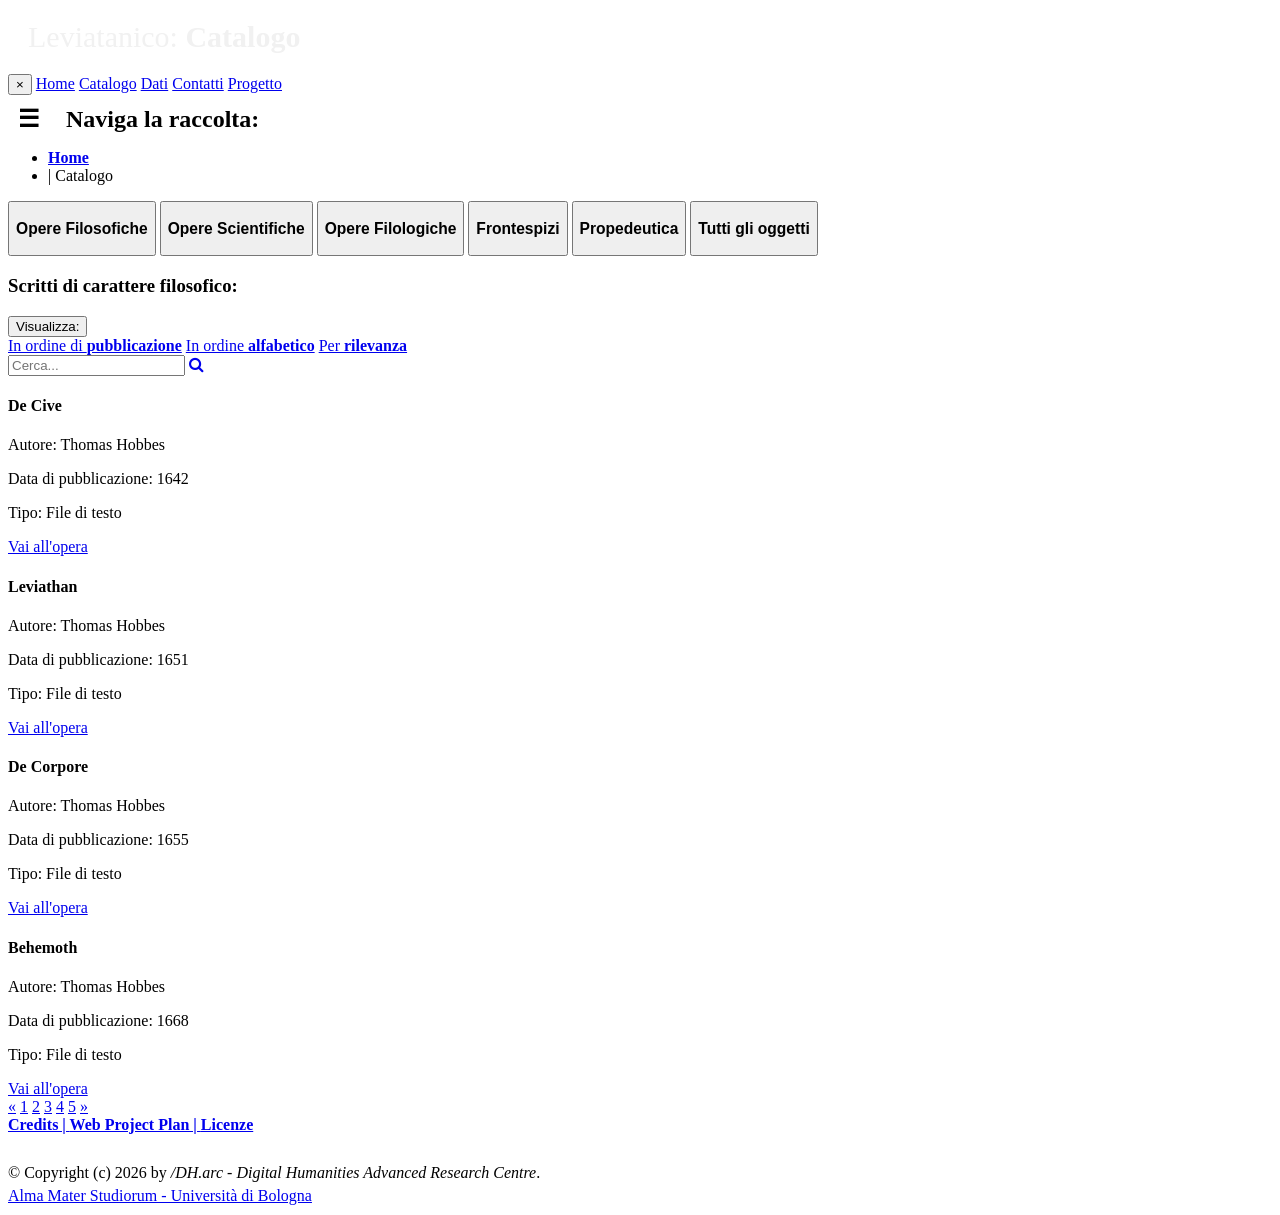
==== Esame/Sito/catalogo.html @ 216e5157 "Add files via upload" ====
<!DOCTYPE html>
<html lang="it-IT">
	<head>
		<title>Catalogo</title>
		<link rel="icon" type="image/x-icon" href="images/favicon.ico.png">
		<meta charset="UTF-8">
		<meta name="viewport" content="width=device-width, initial-scale=1">
		<link rel="stylesheet" type="text/css" href="style/styleCatalogo.css">
		<link rel="stylesheet" href="https://cdnjs.cloudflare.com/ajax/libs/font-awesome/4.7.0/css/font-awesome.min.css">
	</head>
	<body>
		<header class="testata">
			<h1 style="font-weight:normal; font-size: 30px; margin-left: 20px; color: #F1F1F1;">Leviatanico: <span style="font-weight: bold">Catalogo</span></h1>
		</header>
		<div id="sideNavig" class="sideNavbar">
			<button class="closeButton" onclick="closeNav()">&times;</button><!-- W3S usava a href, ma necessitava di JS per il mvt -->
			<a href="homePage.html" style="margin-top: 50px">Home</a>
			<a href="#" class="activeNav">Catalogo</a>
			<a href="dati.html">Dati</a>
			<a href="#">Contatti</a>
			<a href="#">Progetto</a>
		</div>
		<div id="main" class="positionContainer">
			<div class="navigazione">
				<h2 style="margin-top: 10px; margin-bottom: 0; margin-right: 0; margin-left: 10px; padding: 0;"><span style="margin-right: 20px" onclick="openNav()">&#9776;</span> Naviga la raccolta:</h2>
			</div>
			<ul class="breadcrumb">
				<li><a href="homePage.html" title="Torna alla Home" style="font-weight: bold;">Home</a></li>
				<li> | Catalogo</li>
			</ul>
		</div>
		<div class="columnLeft">
			<button class="buttonFilosofiche" id="defaultOpen" onclick="openTab(event, 'opereFilosofiche')"><h3>Opere Filosofiche</h3></button>
			<button class="buttonScientifiche" onclick="openTab(event, 'opereScientifiche')"><h3>Opere Scientifiche</h3></button>
			<button class="buttonFilologiche" onclick="openTab(event, 'opereFilologiche')"><h3>Opere Filologiche</h3></button>
			<button class="buttonFrontespizi" onclick="openTab(event, 'opereFrontespizi')"><h3>Frontespizi</h3></button>
			<button class="buttonPropedeutica" onclick="openTab(event, 'operePropedeutica')"><h3>Propedeutica</h3></button>
			<button class="buttonIntero" onclick="openTab(event, 'opereIntero')"><h3>Tutti gli oggetti</h3></button>
		</div>
		<div class="columnRight">
			<!-- iniziano le tab di visualizzazione catalogica, ripeture per ogni tipo di visualizzazione -->
			<div id="opereFilosofiche" class="tabFilosofiche tabContent" >
				<div class="displayBox displayFilosofiche">
					<div class="displayTitle">
						<h3>Scritti di carattere filosofico:</h3>
					</div>
					<div class="displayDropdown">
						<button class="dropdown">Visualizza:</button>
						<div class="dropdownContent">
							<a href="#">In ordine di <span style="font-weight: bold">pubblicazione</span></a>
							<a href="#">In ordine <span style="font-weight: bold">alfabetico</span></a>
							<a href="#">Per <span style="font-weight: bold">rilevanza</span></a>
						</div>
					</div>
				</div>
				<div class="contentTab tabBorderFilosofiche">
					<div class="searchSection searchSectionFilosofiche">
						<input type="text" placeholder="Cerca...">
						<a href="#"><i class="fa fa-search"></i></a>
					</div>
					<div class="row">
						<div class="columnContent">
							<div class="content">
								<div class="immagineDeCive"></div><!--preferibile ad un tag img, che mi dava problemi di gestione layout -->
								<div class="description">
									<h4>De Cive</h4>
									<p>Autore: <span>Thomas Hobbes</span></p>
									<p>Data di pubblicazione: <span>1642</span></p>
									<p>Tipo: File di <span>testo</span></p>
									<a href ="#" title="Vai all'oggetto digitale">Vai all'opera</a>
								</div>
							</div>
						</div>
						<div class="columnContent">
							<div class="content">
								<div class="immagineLeviathan"></div>
									<div class="description">
									<h4>Leviathan</h4>
									<p>Autore: <span>Thomas Hobbes</span></p>
									<p>Data di pubblicazione: <span>1651</span></p>
									<p>Tipo: File di <span>testo</span></p>
									<a href ="item.html" title="Vai all'oggetto digitale" target="_blank">Vai all'opera</a>
								</div>
							</div>
						</div>
					</div>
					<div class="row">
						<div class="columnContent">
							<div class="content">
								<div class="immagineDeCorpore"></div>
									<div class="description">
									<h4>De Corpore</h4>
									<p>Autore: <span>Thomas Hobbes</span></p>
									<p>Data di pubblicazione: <span>1655</span></p>
									<p>Tipo: File di <span>testo</span></p>
									<a href ="#" title="Vai all'oggetto digitale">Vai all'opera</a>
								</div>
							</div>
						</div>
						<div class="columnContent">
							<div class="content">
								<div class="immagineBehemoth"></div>
									<div class="description">
									<h4>Behemoth</h4>
									<p>Autore: <span>Thomas Hobbes</span></p>
									<p>Data di pubblicazione: <span>1668</span></p>
									<p>Tipo: File di <span>testo</span></p>
									<a href ="#" title="Vai all'oggetto digitale">Vai all'opera</a>
								</div>
							</div>
						</div>
					</div>
					<div class="numerazione">
						<a href="#" title="Pagina precedente">&laquo;</a>
						<a href="#" class="active">1</a>
						<a href="#">2</a>
						<a href="#">3</a>
						<a href="#">4</a>
						<a href="#">5</a>
						<a href="#" title="Pagina successiva">&raquo;</a>
					</div>
				</div>
			</div>
			<!-- visualizzazione scientifiche -->
			<div id="opereScientifiche" class="tabScientifiche tabContent">
				<div class="displayBox displayScientifiche">
					<div class="displayTitle">
						<h3>Scritti di carattere scientifico:</h3>
					</div>
					<div class="displayDropdown">
						<button class="dropdown">Visualizza:</button>
						<div class="dropdownContent">
							<a href="#">In ordine di <span style="font-weight: bold">pubblicazione</span></a>
							<a href="#">In ordine <span style="font-weight: bold">alfabetico</span></a>
							<a href="#">Per <span style="font-weight: bold">rilevanza</span></a>
						</div>
					</div>
				</div>
				<div class="contentTab tabBorderScientifiche">
					<div class="searchSection searchSectionScientifiche">
						<input type="text" placeholder="Cerca...">
						<a href="#"><i class="fa fa-search"></i></a>
					</div>
					<div class="row">
						<div class="columnContent">
							<div class="content">
								<div class="immagineTractatus"></div>
								<div class="description">
									<h4>Tractatus Opticus II</h4>
									<p>Autore: <span>Thomas Hobbes</span></p>
									<p>Data di pubblicazione: <span>1639</span></p>
									<p>Tipo: File di <span>testo</span></p>
									<a href ="#" title="Vai all'oggetto digitale">Vai all'opera</a>
								</div>
							</div>
						</div>
						<div class="columnContent">
							<div class="content">
								<div class="immagineLessons"></div>
									<div class="description">
									<h4>Six Lessons to the Professors of Mathematics</h4>
									<p>Autore: <span>Thomas Hobbes</span></p>
									<p>Data di pubblicazione: <span>1656</span></p>
									<p>Tipo: File di <span>testo</span></p>
									<a href ="#" title="Vai all'oggetto digitale" target="_blank">Vai all'opera</a>
								</div>
							</div>
						</div>
					</div>
					<div class="row">
						<div class="columnContent">
							<div class="content">
								<div class="immagineDeHomine"></div>
									<div class="description">
									<h4>De Homine</h4>
									<p>Autore: <span>Thomas Hobbes</span></p>
									<p>Data di pubblicazione: <span>1658</span></p>
									<p>Tipo: File di <span>testo</span></p>
									<a href ="#" title="Vai all'oggetto digitale">Vai all'opera</a>
								</div>
							</div>
						</div>
						<div class="columnContent">
							<div class="content">
								<div class="immaginePrincipia"></div>
									<div class="description">
									<h4>Principia et Problemata Aliquot Geometrica</h4>
									<p>Autore: <span>Thomas Hobbes</span></p>
									<p>Data di pubblicazione: <span>1674</span></p>
									<p>Tipo: File di <span>testo</span></p>
									<a href ="#" title="Vai all'oggetto digitale">Vai all'opera</a>
								</div>
							</div>
						</div>
					</div>
					<div class="numerazione">
						<a href="#" title="Pagina precedente">&laquo;</a>
						<a href="#" class="active">1</a>
						<a href="#">2</a>
						<a href="#">3</a>
						<a href="#">4</a>
						<a href="#">5</a>
						<a href="#" title="Pagina successiva">&raquo;</a>
					</div>
				</div>
			</div>
			<!-- visualizzazione filologiche -->
			<div id="opereFilologiche" class="tabFilologiche tabContent">
				<div class="displayBox displayFilologiche">
					<div class="displayTitle">
						<h3>Scritti di carattere filologico:</h3>
					</div>
					<div class="displayDropdown">
						<button class="dropdown">Visualizza:</button>
						<div class="dropdownContent">
							<a href="#">In ordine di <span style="font-weight: bold">pubblicazione</span></a>
							<a href="#">In ordine <span style="font-weight: bold">alfabetico</span></a>
							<a href="#">Per <span style="font-weight: bold">rilevanza</span></a>
						</div>
					</div>
				</div>
				<div class="contentTab tabBorderFilologiche">
					<div class="searchSection searchSectionFilologiche">
						<input type="text" placeholder="Cerca...">
						<a href="#"><i class="fa fa-search"></i></a>
					</div>
					<div class="row">
						<div class="columnContent">
							<div class="content">
								<div class="immagineMedea"></div><!--preferibile ad un tag img, che mi dava problemi di gestione layout -->
								<div class="description">
									<h4>Medea</h4>
									<p>Autore: <span>Thomas Hobbes</span></p>
									<p>Data di pubblicazione: <span>1602</span></p>
									<p>Tipo: <span>Metadatazione</span> (<span style="font-style: italic; font-weight: normal;">Opera perduta</span>)</p>
									<a href ="#" title="Vai all'oggetto digitale">Vai all'opera</a>
								</div>
							</div>
						</div>
						<div class="columnContent">
							<div class="content">
								<div class="immaginePeloponnesian"></div>
									<div class="description">
									<h4>Eight Bookes of the Peloponnesian Warre</h4>
									<p>Autore: <span>Thomas Hobbes</span></p>
									<p>Data di pubblicazione: <span>1629</span></p>
									<p>Tipo: File di <span>testo</span></p>
									<a href ="#" title="Vai all'oggetto digitale" target="_blank">Vai all'opera</a>
								</div>
							</div>
						</div>
					</div>
					<div class="row">
						<div class="columnContent">
							<div class="content">
								<div class="immagineIliad"></div>
									<div class="description">
									<h4>Iliad</h4>
									<p>Autore: <span>Thomas Hobbes</span></p>
									<p>Data di pubblicazione: <span>1673</span></p>
									<p>Tipo: File di <span>testo</span></p>
									<a href ="#" title="Vai all'oggetto digitale">Vai all'opera</a>
								</div>
							</div>
						</div>
						<div class="columnContent">
							<div class="content">
								<div class="immagineOdyssey"></div>
									<div class="description">
									<h4>Odyssey</h4>
									<p>Autore: <span>Thomas Hobbes</span></p>
									<p>Data di pubblicazione: <span>1673</span></p>
									<p>Tipo: File di <span>testo</span></p>
									<a href ="#" title="Vai all'oggetto digitale">Vai all'opera</a>
								</div>
							</div>
						</div>
					</div>
					<div class="numerazione">
						<a href="#" title="Pagina precedente">&laquo;</a>
						<a href="#" class="active">1</a>
						<a href="#">2</a>
						<a href="#">3</a>
						<a href="#">4</a>
						<a href="#">5</a>
						<a href="#" title="Pagina successiva">&raquo;</a>
					</div>
				</div>
			</div>
			<!-- visualizzazione frontespizi -->
			<div id="opereFrontespizi" class="tabFrontespizi tabContent">
				<div class="displayBox displayFrontespizi">
					<div class="displayTitle">
						<h3>I frontespizi delle opere:</h3>
					</div>
					<div class="displayDropdown">
						<button class="dropdown">Visualizza:</button>
						<div class="dropdownContent">
							<a href="#">In ordine di <span style="font-weight: bold">pubblicazione</span></a>
							<a href="#">In ordine <span style="font-weight: bold">alfabetico</span></a>
							<a href="#">Per <span style="font-weight: bold">rilevanza</span></a>
						</div>
					</div>
				</div>
				<div class="contentTab tabBorderFrontespizi">
					<div class="row">
						<div class="columnContent">
							<div class="content">
								<div class="immaginePeloponnesian"></div><!--preferibile ad un tag img, che mi dava problemi di gestione layout -->
								<div class="description">
									<h4>Eight Bookes of the Peloponnesian Warre</h4>
									<p>Autore: <span>Thomas Cecill</span></p>
									<p>Data di pubblicazione: <span>1629</span></p>
									<p>Tipo: File <span>immagine</span></p>
									<a href ="#" title="Vai all'oggetto digitale">Vai all'opera</a>
								</div>
							</div>
						</div>
						<div class="columnContent">
							<div class="content">
								<div class="immagineDeCiveFrontespizio"></div>
									<div class="description">
									<h4>De Cive</h4>
									<p>Autore: <span>Jean Matheus</span></p>
									<p>Data di pubblicazione: <span>1642</span></p>
									<p>Tipo: File <span>immagine</span></p>
									<a href ="#" title="Vai all'oggetto digitale" target="_blank">Vai all'opera</a>
								</div>
							</div>
						</div>
					</div>
					<div class="row">
						<div class="columnContent">
							<div class="content">
								<div class="immagineLeviathanFrontespizio"></div>
									<div class="description">
									<h4>Leviathan</h4>
									<p>Autore: <span>Abraham Bosse</span></p>
									<p>Data di pubblicazione: <span>1651</span></p>
									<p>Tipo: File <span>immagine</span></p>
									<a href ="#" title="Vai all'oggetto digitale">Vai all'opera</a>
								</div>
							</div>
						</div>
					</div>
				</div>
			</div>
			<!-- visualizzazione propedeutica -->
			<div id="operePropedeutica" class="tabPropedeutica tabContent">
				<div class="displayBox displayPropedeutica">
					<div class="displayTitle">
						<h3>Materiali di propedeutica:</h3>
					</div>
					<div class="displayDropdown">
						<button class="dropdown">Visualizza:</button>
						<div class="dropdownContent">
							<a href="#">In ordine di <span style="font-weight: bold">pubblicazione</span></a>
							<a href="#">In ordine <span style="font-weight: bold">alfabetico</span></a>
							<a href="#">Per <span style="font-weight: bold">rilevanza</span></a>
						</div>
					</div>
				</div>
				<div class="contentTab tabBorderPropedeutica">
					<div class="searchSection searchSectionPropedeutica">
						<input type="text" placeholder="Cerca...">
						<a href="#"><i class="fa fa-search"></i></a>
					</div>
					<div class="row">
						<div class="columnContent">
							<div class="content">
								<div class="immagineTonnies"></div>
								<div class="description">
									<h4>Thomas Hobbes. La vita e il pensiero</h4>
									<p>Autore: <span>Ferdinand T&ouml;nnies</span></p>
									<p>Data di pubblicazione: <span>1896</span></p>
									<p>Tipo: File di <span>testo</span></p>
									<a href ="#" title="Vai all'oggetto digitale">Vai all'opera</a>
								</div>
							</div>
						</div>
						<div class="columnContent">
							<div class="content">
								<div class="immagineBobbio"></div>
									<div class="description">
									<h4>Thomas Hobbes</h4>
									<p>Autore: <span>Norberto Bobbio</span></p>
									<p>Data di pubblicazione: <span>1989</span></p>
									<p>Tipo: File di <span>testo</span></p>
									<a href ="#" title="Vai all'oggetto digitale" target="_blank">Vai all'opera</a>
								</div>
							</div>
						</div>
					</div>
					<div class="row">
						<div class="columnContent">
							<div class="content">
								<div class="immagineSchmitt"></div>
									<div class="description">
									<h4>Sul Leviatano</h4>
									<p>Autore: <span>Carl Schmitt</span></p>
									<p>Data di pubblicazione: <span>1938</span></p>
									<p>Tipo: File di <span>testo</span></p>
									<a href ="#" title="Vai all'oggetto digitale">Vai all'opera</a>
								</div>
							</div>
						</div>
						<div class="columnContent">
							<div class="content">
								<div class="immagineGalli"></div>
									<div class="description">
									<h4>Leviatano di Thomas Hobbes</h4>
									<p>Autore: <span>Carlo Galli</span></p>
									<p>Data di pubblicazione: <span>2011</span></p>
									<p>Tipo: File <span>video</span></p>
									<a href ="#" title="Vai all'oggetto digitale">Vai all'opera</a>
								</div>
							</div>
						</div>
					</div>
					<div class="numerazione">
						<a href="#" title="Pagina precedente">&laquo;</a>
						<a href="#" class="active">1</a>
						<a href="#">2</a>
						<a href="#">3</a>
						<a href="#">4</a>
						<a href="#">5</a>
						<a href="#" title="Pagina successiva">&raquo;</a>
					</div>
				</div>
			</div>
			<!-- visualizzazione intero -->
			<div id="opereIntero" class="tabIntero tabContent">
				<div class="displayBox displayIntero">
					<div class="displayTitle">
						<h3>Tutta la raccolta a portata di <span style="font-style: italic;">click</span>!</h3>
					</div>
				</div>
				<div class="contentTab tabBorderIntero">
					<div class="row">
						<div class="columnContent">
							<div class="content">
								<div class="immagineIntero"></div>
								<div class="description">
									<h4>Scarica l'intero catalogo</h4>
									<p>Numero di item: <span>20</span></p>
									<p>Ultimo aggiornamento: <span>Luglio 2026</span></p>
									<p>Tipo: Dataset <span>XML</span> e <span>JSON</span></p>
									<a href ="dati.html" title="Visualizza il dataset" target="_blank">Visualizza il Dataset</a>
									<a href ="../materiale/dataset.xml" title="Apri il dataset" target="_blank" style="margin-top:; 15px;">Vai al Dataset (XML)</a>
									<a href ="../materiale/dataset.json" title="Apri il dataset" target="_blank" style="margin-top: 15px">Vai al Dataset (JSON)</a>
									<a href ="../materiale/datasetXML.zip" title="Scarica il dataset" style="margin-top: 15px; background-color: #B29289" download>Scarica il Dataset (XML)</a>
									<a href ="../materiale/datasetJSON.zip" title="Scarica il dataset" style="margin-top: 15px; background-color: #B29289" download>Scarica il Dataset (JSON)</a>
								</div>
							</div>
						</div>
					</div>
				</div>
			</div>
		</div>
		<footer class="lastFooter">
			<div class="crediti" style="margin-bottom: 30px;">
				<a href="#" style="font-weight: bold;">Credits | </a><a href="#" style="font-weight: bold;">Web Project Plan | </a><a href="#" style="font-weight: bold;">Licenze</a>
			</div>
			<div>
				<p style="margin-bottom: 0px">&copy; Copyright (c) 2026 by <em>/DH.arc - Digital Humanities Advanced Research Centre</em>.</p>
				<p style="margin-top: 5px; margin-bottom: 10px"><a href="https://www.unibo.it/it" title="unibo.it" target="_blank">Alma Mater Studiorum - Università di Bologna</a></p>
			</div>
		</footer>
		<script>
			function openTab(evt, opereName) {
				var i, tabContent;

				tabContent = document.getElementsByClassName("tabContent");
				for (i = 0; i < tabContent.length; i++) {
					tabContent[i].style.display = "none";
				}

				document.getElementById(opereName).style.display= "block";
			}

			document.getElementById("defaultOpen").click();

			function openNav() {
				document.getElementById("sideNavig").style.width = "22%";
				document.getElementById("main").style.marginLeft = "22%";
			}

			function closeNav() {
				document.getElementById("sideNavig").style.width = "0";
				document.getElementById("main").style.marginLeft = "0";
			}
		</script>
	</body>
</html>

<!--FILOSOFIA #E8DDD1 - FILOLOGIA #E1D3C6 - SCIENZE #DAC8BB - FRONTESPIZI #CDBAB0 - PROPEDEUTICA #C0AFA4 -->
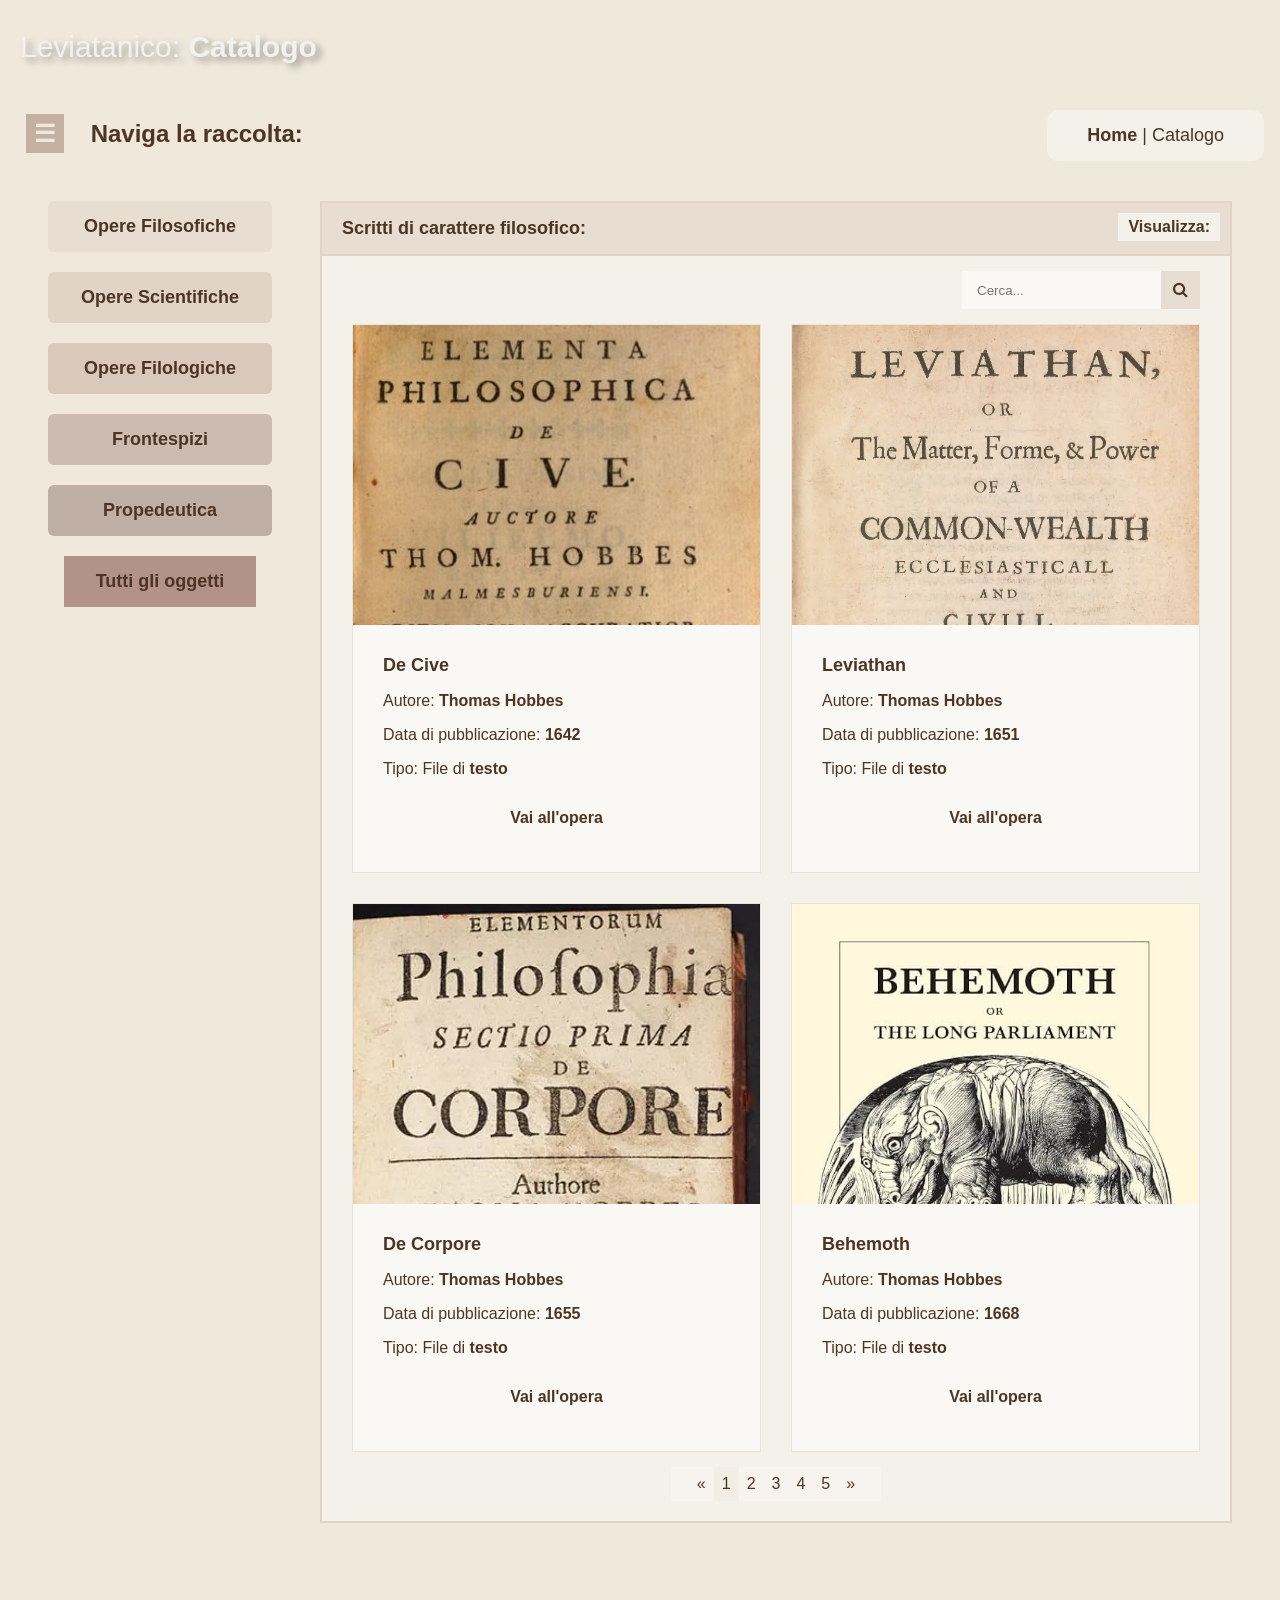
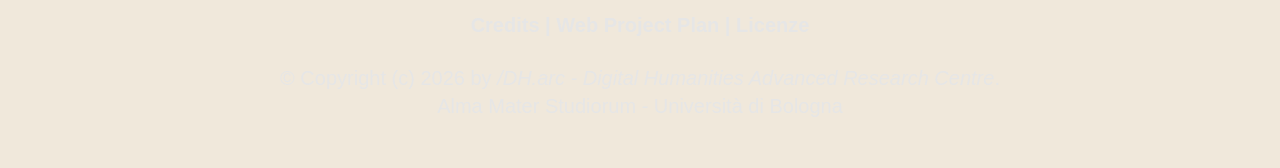
==== commit 99853a7d: "Update catalogo.html" ====
--- a/Esame/Sito/catalogo.html
+++ b/Esame/Sito/catalogo.html
@@ -14,7 +14,7 @@
 		</header>
 		<div id="sideNavig" class="sideNavbar">
 			<button class="closeButton" onclick="closeNav()">&times;</button><!-- W3S usava a href, ma necessitava di JS per il mvt -->
-			<a href="homePage.html" style="margin-top: 50px">Home</a>
+			<a href="index.html" style="margin-top: 50px">Home</a>
 			<a href="#" class="activeNav">Catalogo</a>
 			<a href="dati.html">Dati</a>
 			<a href="#">Contatti</a>
@@ -25,7 +25,7 @@
 				<h2 style="margin-top: 10px; margin-bottom: 0; margin-right: 0; margin-left: 10px; padding: 0;"><span style="margin-right: 20px" onclick="openNav()">&#9776;</span> Naviga la raccolta:</h2>
 			</div>
 			<ul class="breadcrumb">
-				<li><a href="homePage.html" title="Torna alla Home" style="font-weight: bold;">Home</a></li>
+				<li><a href="index.html" title="Torna alla Home" style="font-weight: bold;">Home</a></li>
 				<li> | Catalogo</li>
 			</ul>
 		</div>
@@ -493,4 +493,4 @@
 	</body>
 </html>
 
-<!--FILOSOFIA #E8DDD1 - FILOLOGIA #E1D3C6 - SCIENZE #DAC8BB - FRONTESPIZI #CDBAB0 - PROPEDEUTICA #C0AFA4 -->+<!--FILOSOFIA #E8DDD1 - FILOLOGIA #E1D3C6 - SCIENZE #DAC8BB - FRONTESPIZI #CDBAB0 - PROPEDEUTICA #C0AFA4 -->
--- a/Esame/Sito/style/styleCatalogo.css
+++ b/Esame/Sito/style/styleCatalogo.css
@@ -0,0 +1,650 @@
+html {
+	scroll-behavior: smooth;
+}
+
+/* proprietà raccomandata da W3S per fare sì che il mio calcolo di padding e width-height varie sia "effettivamente" tale */
+* {
+  box-sizing: border-box;
+}
+
+body {
+	margin: 0;
+	background-color: #F0E8DB;
+	font-family: Inter, Arial, sans-serif;
+	color: #4D3524;
+}
+
+.testata {
+	background-image: linear-gradient(rgba(45, 45, 45, 0.5)), url(../images/backgroundCatalogo.png);
+	background-position: center top;
+	padding-top: 10px;
+	padding-bottom: 10px;
+	padding-left: 0px;
+	padding-right: 0px;
+	margin-left: 0px;
+	margin-right: 0px;
+	margin: 0;
+	width: 100%;
+	font-family: Inter, Arial, sans-serif;
+	text-shadow: 5px 4px 7px rgba(0,0,0,0.35);
+}
+
+.sideNavbar {
+	height: 100%;
+	width: 0;
+	position: fixed;
+	z-index: 1;
+	top: 0;
+	left: 0;
+	background-color: #D2BA93;
+	overflow-x: hidden;
+	transition: 0.4s;
+	padding-top: 20px;
+}
+
+.sideNavbar a {
+	text-decoration: none;
+	padding: 8px 8px 8px 32px;
+	font-size: 24px;
+	font-weight: bold;
+	color: #4D3524;
+	display: block;
+	transition-duration: 0.2s;
+}
+
+.sideNavbar a:hover {
+	color: #F1F1F1;
+}
+
+.sideNavbar .closeButton {
+	position: absolute;
+	top: 15px;
+	right: 25px;
+	margin-left: 50px;
+	font-size: 48px;
+	color: #4D3524;
+	background: none;
+	border: none;
+	transition-duration: 0.2s;
+}
+
+.sideNavbar .closeButton:hover {
+	color: #F1F1F1;
+}
+
+.sideNavbar .activeNav {
+	color: #F1F1F1;
+}
+
+#main {
+	transition: margin-left 0.5s;
+	padding: 16px;
+}
+
+.positionContainer {
+	padding: 20px 20px;
+}
+
+.navigazione {
+	float: left;
+}
+
+.navigazione span {
+	background-color: #C3B0A1;
+	color: #F0E8DB;
+	padding: 6px 8px;
+	transition-duration: 0.3s;
+}
+
+.navigazione span:hover {
+	background-color: #F0E8DB;
+	color: #4D3524;
+	padding: 6px 8px;
+	transition-duration: 0.3s;
+	cursor: pointer;
+}
+
+.breadcrumb {
+	list-style: none;
+	margin: 0;
+	padding: 0;/* con questo e con margin: 0 elimino residui di padding/margin rimasti nonostante i puntini tolti*/
+	text-align: center;
+	float: right;
+	background-color: #F4F1EA;
+	display: inline-block;
+	border-radius: 12px;
+	font-size: 18px;
+	padding: 15px 40px;
+	transition-duration: 0.4s;
+}
+
+.breadcrumb:hover {
+	box-shadow: 0 4px 12px rgba(61, 49, 29, 0.1);
+}
+
+.breadcrumb li {
+	display: inline;
+}
+
+.breadcrumb a {
+	text-decoration: none;
+	color: #4D3524;
+}
+
+.columnLeft {
+	clear: both;/* in modo che non mi crei problemi con gli elementi precedenti, essendo già questi in flow e rischiando di sovrapporvisi*/
+	float: left;
+	width: 25%;
+	margin-top: 20px;
+	margin-bottom: 4%;
+	display: inline-block;
+	background-color: #F0E8DB;
+	text-align: center;
+}
+
+.columnLeft button {
+	display: inline-block;
+	border: none;
+	border-radius: 6px;
+	padding: 15px 0px;
+	color: #4D3524;
+	transition-duration: 0.4s;
+	width: 70%;
+}
+
+.columnLeft button:hover {
+	box-shadow: 0 4px 12px rgba(61, 49, 29, 0.1);
+}
+
+.columnLeft button h3 {
+	margin: 0;
+	font-size: 18px;
+}
+
+.columnLeft .buttonFilosofiche {
+	background-color: #E8DDD1;
+	margin-top: 20px;
+	margin-bottom: 10px;
+}
+
+.columnLeft .buttonScientifiche {
+	background-color: #E1D3C6;
+	margin: 10px 0;
+}
+
+.columnLeft .buttonFilologiche {
+	background-color: #DAC8BB;
+	margin: 10px 0;
+}
+
+.columnLeft .buttonFrontespizi {
+	background-color: #CDBAB0;
+	margin: 10px 0;
+}
+
+.columnLeft .buttonPropedeutica {
+	background-color: #C0AFA4;
+	margin: 10px 0;
+}
+
+.columnLeft .buttonIntero {
+	background-color: #B29289;
+	margin-top: 10px;
+	border-radius: 0px;
+	width: 60%;
+}
+
+.columnRight {/* senza clear altrimenti anche questo mi si spinge giù*/
+	float: right;
+	width: 75%;
+	margin-top: 20px;
+	margin-bottom: 4%;
+	margin-right: 0;
+	margin-left: 0; 
+	display: inline-block;
+	background-color: #F0E8DB;
+}
+
+.displayBox h3 {
+	margin: 5px 0;
+	font-size: 18px;
+}/* fondamentale direttamente sull'h3 in modo da pareggiarlo visivamente con quelli della columnLeft */
+
+.displayBox {
+	display: inline-block;
+	text-align: left;
+	margin-top: 20px;
+	padding-left: 20px;
+	padding-top: 10px; /* per avere i 35px di distanziamento-top(margin(0?)/padding) come in columnLeft (poiché +20 di paddingTopRight */
+	padding-bottom: 10px;
+	border-bottom: none;
+	width: 95%; /* simmetrico con la separazione a sx dai button*/
+	vertical-align: top; /* per risolvere lo spazio che si creava tra questa div e la contentFilosofiche*/
+}
+
+.displayFilosofiche {
+	background-color: #E8DDD1;
+	border: 2px solid #E1D3C6;
+	border-bottom: 0px;
+}
+
+.displayScientifiche {
+	background-color: #E1D3C6;
+	border: 2px solid #DAC8BB;
+	border-bottom: 0px;
+}
+
+.displayFilologiche {
+	background-color: #DAC8BB;
+	border: 2px solid #CDBAB0;
+	border-bottom: 0px;
+}
+
+.displayFrontespizi {
+	background-color: #CDBAB0;
+	border: 2px solid #C0AFA4;
+	border-bottom: 0px;
+}
+
+.displayPropedeutica {
+	background-color: #C0AFA4;
+	border: 2px solid #B29289;
+	border-bottom: 0px;
+}
+
+.displayIntero {
+	background-color: #B29289;
+	border: 2px solid #97747A;
+	border-bottom: 0px;
+}
+
+.displayTitle {
+	float: left;
+}
+
+.displayDropdown {
+	float: right;
+	position: relative;
+	text-align: center;	
+}
+
+.dropdownContent {
+	display: none;
+	position: absolute;
+	background-color: #F2F2F2;
+	right: 10px;/* per farlo allineare a destra compensando il margin */
+	box-shadow: 0 4px 12px rgba(61, 49, 29, 0.1);
+}
+
+.displayDropdown:hover .dropdownContent {
+	display: block;
+}
+
+.dropdown {
+	border: none;
+	padding: 5px 10px;
+	color: #4D3524;
+	margin: 0 10px;
+	font-size: 16px;
+	font-weight: 700;
+	background-color: #F4F1EA;
+}
+
+.dropdownContent a {
+	text-decoration: none;
+	color: #4D3524;
+	display: block;
+	margin: 0;
+	background-color: #F4F1EA;
+	padding: 15px 15px;
+}
+
+.dropdownContent a:hover {
+	background-color: #EDEAE2;
+}
+
+.contentTab {
+	clear: both;
+	background-color: #F4F1EA;
+	margin: 0;
+	padding-left: 15px;
+	padding-right: 15px;
+	padding-top: 15px;
+	padding-bottom: 20px;
+	width: 95%;
+}
+
+.tabBorderFilosofiche {
+	border: 2px solid #E1D3C6;
+}
+
+.tabBorderScientifiche {
+	border: 2px solid #DAC8BB;
+}
+
+.tabBorderFilologiche {
+	border: 2px solid #CDBAB0;
+}
+
+.tabBorderFrontespizi {
+	border: 2px solid #C0AFA4;
+}
+
+.tabBorderPropedeutica {
+	border: 2px solid #B29289;
+}
+
+.tabBorderIntero {
+	border: 2px solid #97747A;
+}
+
+.searchSection {
+	float: right;
+	display: flex;
+	border: none;
+	margin-right: 15px;
+	overflow: hidden;
+}
+
+input[type=text] {/*combianzione come da W3S*/
+	background-color: #FAF8F4;
+	border: none;
+	padding: 10px 15px;
+}
+
+.searchSectionFilosofiche a {
+	background-color: #E8DDD1;
+	padding: 10px 12px;
+	border: none;
+}
+
+.searchSectionScientifiche a {
+	background-color: #E1D3C6;
+	padding: 10px 12px;
+	border: none;
+}
+
+.searchSectionFilologiche a {
+	background-color: #DAC8BB;
+	padding: 10px 12px;
+	border: none;
+}
+
+.searchSectionPropedeutica a {
+	background-color: #C0AFA4;
+	padding: 10px 12px;
+	border: none;
+}
+
+.columnRight a {
+	text-decoration: none;
+	color: #4D3524;
+}
+
+.row {
+	clear: both;
+	display: table;
+	width: 100%;
+}
+
+.columnContent {
+	float: left;
+	padding: 15px 15px;
+	width: 50%;
+}
+
+.content {
+	background-color: #FAF8F4;
+	border: 1px solid #E8E4DA;
+}
+
+.content span {
+	font-weight: bold;
+}
+
+.description {
+	padding: 30px 30px;
+}
+
+.immagineDeCive {
+	background-image: url(../images/deCiveText.jpg);
+	background-size: cover;
+	background-repeat: no-repeat;
+	height: 300px;
+	padding: 0;
+	margin: 0;
+}
+
+.immagineLeviathan {
+	background-image: url(../images/leviathanText.jpg);
+	background-size: cover;
+	background-repeat: no-repeat;
+	height: 300px;
+	padding: 0;
+	margin: 0;
+}
+
+.immagineDeCorpore {
+	background-image: url(../images/deCorporeText.jpg);
+	background-size: cover;
+	background-repeat: no-repeat;
+	height: 300px;
+	padding: 0;
+	margin: 0;
+}
+
+.immagineBehemoth {
+	background-image: url(../images/behemothText.jpg);
+	background-size: cover;
+	background-repeat: no-repeat;
+	height: 300px;
+	padding: 0;
+	margin: 0;
+}
+
+.immagineTractatus {
+	background-image: url(../images/tractatusText.jpg);
+	background-size: cover;
+	background-repeat: no-repeat;
+	height: 300px;
+	padding: 0;
+	margin: 0;
+}
+
+.immagineLessons {
+	background-image: url(../images/lessonsText.jpg);
+	background-size: cover;
+	background-repeat: no-repeat;
+	height: 300px;
+	padding: 0;
+	margin: 0;
+}
+
+.immagineDeHomine {
+	background-image: url(../images/deHomineText.jpg);
+	background-size: cover;
+	background-repeat: no-repeat;
+	height: 300px;
+	padding: 0;
+	margin: 0;
+}
+
+.immaginePrincipia {
+	background-image: url(../images/principiaText.jpg);
+	background-size: cover;
+	background-repeat: no-repeat;
+	height: 300px;
+	padding: 0;
+	margin: 0;
+}
+
+.immagineMedea {
+	background-image: url(../images/medeaText.jpg);
+	background-size: cover;
+	background-repeat: no-repeat;
+	height: 300px;
+	padding: 0;
+	margin: 0;
+}
+
+.immaginePeloponnesian {
+	background-image: url(../images/peloponnesianText.jpg);
+	background-size: cover;
+	background-repeat: no-repeat;
+	height: 300px;
+	padding: 0;
+	margin: 0;
+}
+
+.immagineIliad {
+	background-image: url(../images/iliadText.jpg);
+	background-size: cover;
+	background-repeat: no-repeat;
+	height: 300px;
+	padding: 0;
+	margin: 0;
+}
+
+.immagineOdyssey {
+	background-image: url(../images/odysseyText.jpg);
+	background-size: cover;
+	background-repeat: no-repeat;
+	height: 300px;
+	padding: 0;
+	margin: 0;
+}
+
+.immagineDeCiveFrontespizio {
+	background-image: url(../images/deCiveFrontespizio.png);
+	background-size: cover;
+	background-repeat: no-repeat;
+	height: 300px;
+	padding: 0;
+	margin: 0;
+}
+
+.immagineLeviathanFrontespizio {
+	background-image: url(../images/leviathanFrontespizio.jpg);
+	background-size: cover;
+	background-repeat: no-repeat;
+	height: 300px;
+	padding: 0;
+	margin: 0;
+}
+
+.immagineTonnies {
+	background-image: url(../images/tonniesText.jpg);
+	background-size: cover;
+	background-repeat: no-repeat;
+	height: 300px;
+	padding: 0;
+	margin: 0;
+}
+
+.immagineBobbio {
+	background-image: url(../images/bobbioText.jpg);
+	background-size: cover;
+	background-repeat: no-repeat;
+	height: 300px;
+	padding: 0;
+	margin: 0;
+}
+
+.immagineSchmitt {
+	background-image: url(../images/schmittText.jpg);
+	background-size: cover;
+	background-repeat: no-repeat;
+	height: 300px;
+	padding: 0;
+	margin: 0;
+}
+
+.immagineGalli {
+	background-image: url(../images/galliText.jpg);
+	background-size: cover;
+	background-repeat: no-repeat;
+	height: 300px;
+	padding: 0;
+	margin: 0;
+}
+
+.immagineIntero {
+	background-image: url(../images/interoText.jpg);
+	background-size: cover;
+	background-repeat: no-repeat;
+	height: 300px;
+	padding: 0;
+	margin: 0;
+}
+
+.description h4 {
+	margin: 0;
+	font-size: 18px;
+}
+
+.description a {
+	text-align: center;
+	display: block;
+	padding: 15px 15px;
+	font-weight: bold;
+	transition-duration: 0.2s;
+}
+
+.description a:hover {
+	box-shadow: 0 4px 12px rgba(61, 49, 29, 0.1);
+}
+
+.numerazione {
+	clear: both;
+	display: flex;
+	justify-content: center;
+	padding: 0px;
+	margin-left: 38%;
+	margin-right: 38%;
+	background-color: #F7F4EF;
+}
+
+.numerazione a {
+	text-decoration: none;
+	color: #4D3524;
+	font-size: 16px;
+	padding: 8px 8px;
+	transition-duration: 0.4s;
+}
+
+.numerazione a.active {
+	background-color: #F3EEE5;
+}
+
+.numerazione a:hover {
+	background-color: #FFFFFF;
+}
+
+footer {
+	clear: both;
+}
+
+.lastFooter {
+  background-image: linear-gradient(rgba(45, 45, 45, 0.7)), url(../images/fondoPagina.png);
+  background-size: cover;
+  background-repeat: no-repeat;
+  background-position: center;
+  background-attachment: fixed;
+  margin:0;
+  color: #E6E6E6;
+  text-align:center;
+  text-decoration: none;
+  font-family: Inter, Arial, sans-serif;
+  font-size: 20px;
+  padding-top: 40px;
+  padding-bottom: 40px;
+  padding-left: 0px;
+  padding-right: 0px;
+  margin-left: 0px;
+  margin-right: 0px;
+}
+
+footer a {
+  color: #E6E6E6;
+  text-decoration: none;
+}
